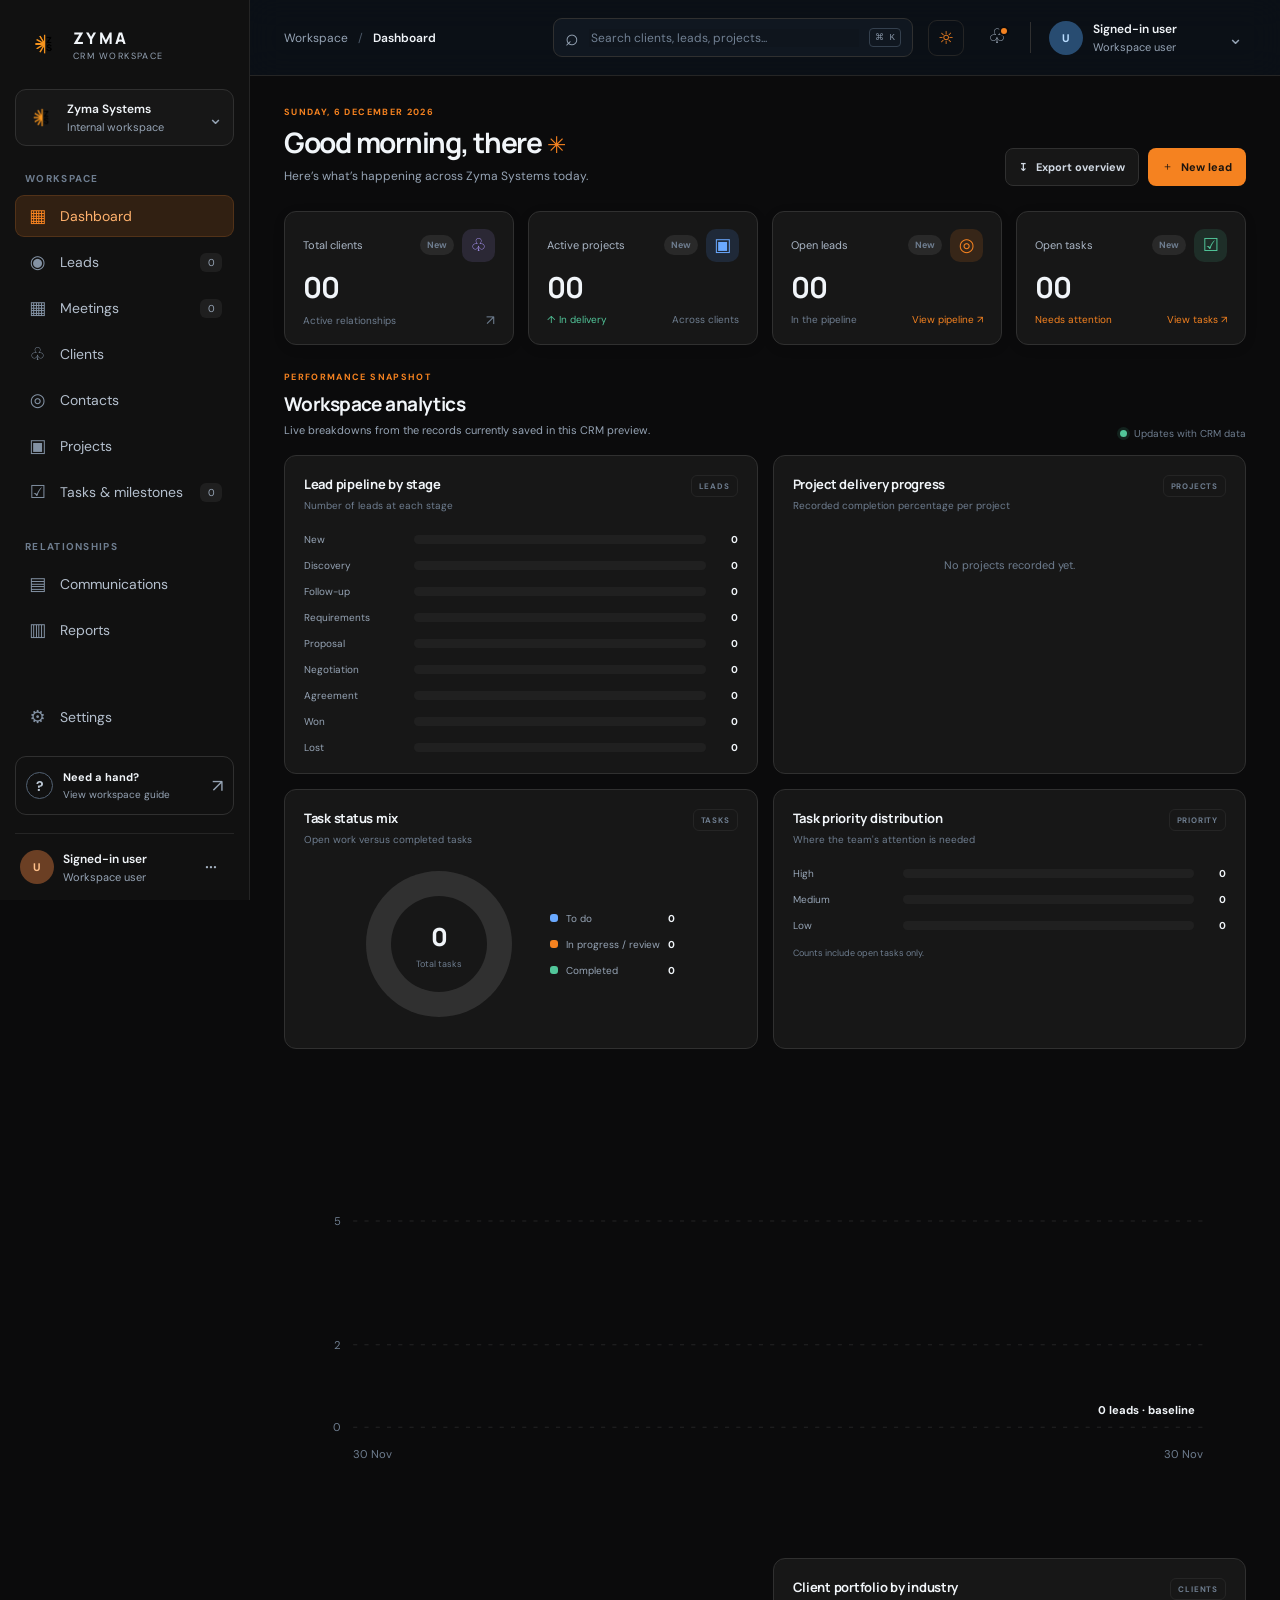
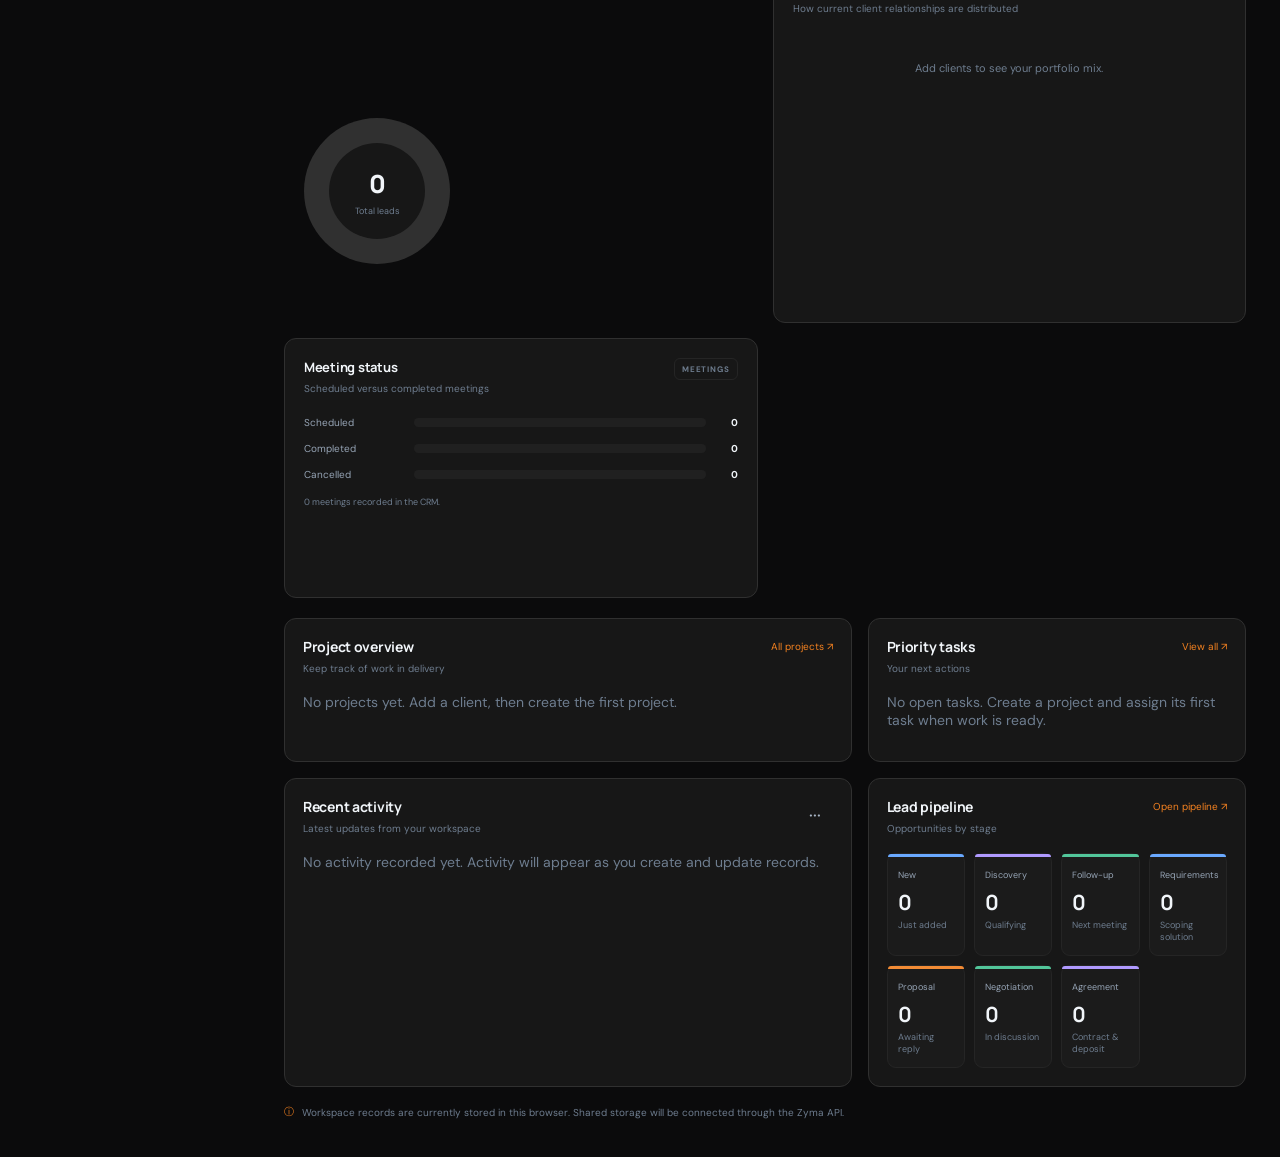
==== employees.html @ 0bfe2251 "Initial commit: Zyma CRM internal frontend application" ====
<!doctype html>
<html lang="en"><head><meta charset="utf-8"><meta name="viewport" content="width=device-width,initial-scale=1"><title>Employee access · Zyma CRM</title><link rel="icon" type="image/png" href="assets/zyma-symbol.png"><link rel="stylesheet" href="auth.css"></head>
<body class="admin-page">
<header class="admin-top"><a class="admin-brand" href="workspace.html"><img src="assets/zyma-symbol.png" alt=""><span>ZYMA <small>CRM WORKSPACE</small></span></a><div class="admin-top-right"><span id="admin-identity">Workspace administration</span><button id="sign-out" class="outline-btn" type="button">Sign out</button></div></header>
<main class="admin-main"><div class="page-heading"><div><span class="eyebrow">WORKSPACE ACCESS</span><h1>Employees</h1><p class="muted">Invite employees and manage their access to the Zyma CRM workspace.</p><p class="muted">Account invitations and activation will be connected through the shared Zyma API.</p></div><button id="open-add" class="primary-btn add-btn" type="button">＋ Add employee</button></div>
<div class="admin-stats"><article><span>Team members</span><strong id="employee-count">—</strong><small>Accounts in this workspace</small></article><article><span>Active access</span><strong id="active-count">—</strong><small>Enabled employee accounts</small></article><article><span>Pending invitations</span><strong id="pending-count">—</strong><small>Awaiting account setup</small></article></div>
<section class="employee-card"><div class="employee-card-head"><div><h2>Team directory</h2><p class="muted">Only the super admin can add or change employee access.</p></div><input id="employee-search" type="search" placeholder="Search employees…" aria-label="Search employees"></div><div class="table-wrap"><table><thead><tr><th>Employee</th><th>Role</th><th>Status</th><th>Last active</th><th>Actions</th></tr></thead><tbody id="employee-rows"><tr><td colspan="5" class="empty-cell">Connecting to the secure workspace…</td></tr></tbody></table></div><div class="auth-message table-message" id="employee-message" role="status" aria-live="polite"></div></section>
<p class="security-note"><strong>Integration status</strong> Employee records and invitations currently use this browser preview. Server-side authentication, role enforcement and email delivery will be connected through the shared API.</p></main>
<div class="modal-backdrop" id="employee-modal" hidden><section class="employee-modal" role="dialog" aria-modal="true" aria-labelledby="modal-title"><button class="modal-close" id="close-add" aria-label="Close dialog" type="button">×</button><span class="eyebrow">TEAM DIRECTORY</span><h2 id="modal-title">Add an employee</h2><p class="muted">They'll receive an invitation to set up their own account.</p><form id="employee-form"><div class="field-grid"><div class="field full"><label for="employee-name">Full name *</label><input id="employee-name" name="name" required autocomplete="name" placeholder="Employee full name"></div><div class="field full"><label for="employee-email">Work email *</label><input id="employee-email" name="email" required type="email" autocomplete="email" placeholder="name@zyma.co.za"></div><div class="field"><label for="employee-role">Role *</label><select id="employee-role" name="role" required><option value="employee">Employee</option><option value="sales">Sales & client relations</option><option value="project_manager">Project manager</option><option value="viewer">Read-only</option></select></div><div class="field"><label for="employee-status">Initial access</label><select id="employee-status" name="status"><option value="invited">Invite by email</option><option value="active">Create account pending invite</option></select></div></div><div id="employee-form-message" class="auth-message" role="status" aria-live="polite"></div><div class="modal-actions"><button class="outline-btn" id="cancel-add" type="button">Cancel</button><button class="primary-btn" type="submit" id="save-employee">Create invitation</button></div></form></section></div>
<script src="employees.js"></script></body></html>
---- auth.css ----
:root{--ink:#111827;--muted:#667085;--line:#e5e1dc;--paper:#fff;--canvas:#f5f4f1;--orange:#ff8617;--orange-dark:#d95d00;--soft-orange:#fff0e3;--green:#147d55;--shadow:0 24px 70px rgba(25,22,18,.09);font-family:Inter,ui-sans-serif,system-ui,-apple-system,BlinkMacSystemFont,"Segoe UI",sans-serif;color:var(--ink)}*{box-sizing:border-box}body{margin:0;background:var(--canvas);font-size:14px}button,input,select{font:inherit}button,a{-webkit-tap-highlight-color:transparent}a{color:var(--orange-dark);text-decoration:none}a:hover{text-decoration:underline}.auth-page{min-height:100vh;display:grid;place-items:center;padding:32px}.auth-shell{width:min(1120px,100%);min-height:680px;display:grid;grid-template-columns:1.03fr .97fr;background:var(--paper);border:1px solid var(--line);border-radius:24px;overflow:hidden;box-shadow:var(--shadow);animation:shell-in .65s cubic-bezier(.2,.75,.25,1) both}.auth-story{position:relative;display:flex;flex-direction:column;justify-content:space-between;padding:48px;background:#111318;color:#fff;isolation:isolate;overflow:hidden}.auth-story:before,.auth-story:after{content:"";position:absolute;z-index:-1;border-radius:50%;pointer-events:none}.auth-story:before{width:500px;height:500px;right:-220px;top:-160px;border:1px solid rgba(255,134,23,.25);box-shadow:0 0 0 42px rgba(255,134,23,.035),0 0 0 95px rgba(255,134,23,.025)}.auth-story:after{width:300px;height:300px;right:-90px;bottom:-160px;background:radial-gradient(circle,rgba(255,134,23,.22),transparent 70%)}.auth-full-logo{width:min(290px,90%);height:auto;object-fit:contain;object-position:left center}.story-copy{max-width:420px;margin:72px 0}.eyebrow{display:block;font-size:10px;font-weight:800;letter-spacing:.18em;color:var(--orange-dark);text-transform:uppercase;margin-bottom:13px}.auth-story .eyebrow{color:#ff9b36}.story-copy h1{font-size:clamp(32px,4vw,48px);line-height:1.08;letter-spacing:-.045em;margin:0 0 18px;font-weight:650}.story-copy p{max-width:370px;color:#c6c7cb;font-size:16px;line-height:1.75;margin:0}.story-foot{display:flex;flex-wrap:wrap;gap:10px;color:#c9c9ce;font-size:11px}.auth-panel{display:grid;place-items:center;padding:50px 54px}.auth-panel-inner{width:min(360px,100%);animation:content-in .7s .1s both}.auth-symbol{width:54px;height:54px;object-fit:contain;margin-bottom:35px}.auth-panel h2,.employee-modal h2{font-size:29px;letter-spacing:-.04em;line-height:1.15;margin:0 0 10px}.muted{color:var(--muted);line-height:1.65}.auth-panel .muted{margin:0 0 30px}.auth-panel form label,.field label{display:block;font-size:12px;font-weight:650;margin:0 0 8px}.auth-panel input,.field input,.field select,.employee-card-head input{width:100%;height:47px;border:1px solid #dcd6cf;border-radius:10px;background:#fff;padding:0 13px;color:var(--ink);outline:none;transition:border-color .2s,box-shadow .2s}.auth-panel input:focus,.field input:focus,.field select:focus,.employee-card-head input:focus{border-color:var(--orange);box-shadow:0 0 0 3px rgba(255,134,23,.13)}.auth-panel form>input{margin-bottom:21px}.label-row{display:flex;align-items:center;justify-content:space-between}.label-row a{font-size:11px;margin-bottom:8px}.password-wrap{position:relative}.password-wrap input{padding-right:60px}.show-password{position:absolute;right:8px;top:7px;height:33px;border:0;background:transparent;color:#667085;font-size:11px;font-weight:700;cursor:pointer}.primary-btn,.outline-btn{display:inline-flex;align-items:center;justify-content:center;gap:12px;min-height:45px;padding:0 17px;border-radius:10px;font-weight:700;cursor:pointer;transition:transform .18s,box-shadow .18s,background .18s}.primary-btn{border:1px solid var(--orange);background:var(--orange);color:#171717}.primary-btn:hover{background:#ff982f;box-shadow:0 8px 20px rgba(255,134,23,.2);transform:translateY(-1px)}.primary-btn:disabled{opacity:.6;cursor:wait;transform:none}.outline-btn{border:1px solid var(--line);background:#fff;color:var(--ink)}.outline-btn:hover{background:#faf8f5}.auth-panel .primary-btn{width:100%;margin-top:20px;justify-content:space-between;padding:0 16px}.auth-message{font-size:12px;line-height:1.5;margin-top:10px;color:var(--orange-dark);min-height:0}.auth-message:empty{display:none}.auth-message.success{color:var(--green)}.auth-help{margin:25px 0 0;color:var(--muted);font-size:12px;line-height:1.7}.auth-secure{display:flex;align-items:center;gap:8px;margin-top:30px;padding-top:18px;border-top:1px solid #efede9;color:#7b7b80;font-size:11px}.secure-dot{width:7px;height:7px;border-radius:50%;background:#2ca477;box-shadow:0 0 0 4px #e7f5ee}.admin-page{min-height:100vh}.admin-top{height:76px;background:#fff;border-bottom:1px solid var(--line);display:flex;align-items:center;justify-content:space-between;padding:0 clamp(20px,5vw,72px)}.admin-brand{display:flex;align-items:center;gap:11px;color:var(--ink);font-size:15px;font-weight:850;letter-spacing:.14em}.admin-brand img{width:38px;height:38px;object-fit:contain}.admin-brand small{display:block;font-size:9px;letter-spacing:.18em;font-weight:500;margin-top:4px}.admin-top-right{display:flex;align-items:center;gap:18px;color:var(--muted);font-size:12px}.admin-main{max-width:1280px;margin:0 auto;padding:48px 32px 70px}.page-heading{display:flex;align-items:flex-end;justify-content:space-between;gap:24px;margin-bottom:28px}.page-heading h1{font-size:38px;letter-spacing:-.05em;margin:0 0 8px}.page-heading p{margin:0}.add-btn{white-space:nowrap}.admin-stats{display:grid;grid-template-columns:repeat(3,minmax(0,1fr));gap:16px;margin-bottom:24px}.admin-stats article,.employee-card{background:#fff;border:1px solid var(--line);border-radius:16px;box-shadow:0 5px 20px rgba(25,22,18,.025)}.admin-stats article{padding:21px}.admin-stats article span,.admin-stats article small{display:block;color:var(--muted);font-size:12px}.admin-stats article strong{display:block;font-size:34px;letter-spacing:-.05em;margin:10px 0 5px}.employee-card{overflow:hidden}.employee-card-head{display:flex;align-items:center;justify-content:space-between;gap:20px;padding:22px 24px;border-bottom:1px solid var(--line)}.employee-card-head h2{margin:0 0 5px;font-size:17px}.employee-card-head p{margin:0;font-size:12px}.employee-card-head input{max-width:270px;height:42px}.table-wrap{overflow:auto}table{border-collapse:collapse;width:100%;text-align:left;min-width:700px}th{background:#faf9f7;color:#667085;font-size:10px;text-transform:uppercase;letter-spacing:.1em;font-weight:750}th,td{padding:15px 20px;border-bottom:1px solid #efede9}td{font-size:12px}tbody tr:last-child td{border-bottom:0}.employee-name{font-weight:750;font-size:13px}.employee-email{display:block;color:var(--muted);margin-top:4px;font-size:11px}.status-pill{display:inline-flex;border-radius:99px;padding:5px 9px;font-size:10px;font-weight:750;background:#eef7f1;color:#16764e}.status-pill.invited{background:#fff2e5;color:#b85a0b}.status-pill.disabled{background:#f1f1f1;color:#696969}.row-actions{display:flex;gap:7px}.row-actions button{border:1px solid var(--line);border-radius:7px;background:#fff;padding:6px 9px;font-size:11px;cursor:pointer}.row-actions button:hover{border-color:#ffb56e}.empty-cell{text-align:center;color:var(--muted);padding:34px}.table-message{padding:0 22px 15px}.security-note{margin-top:20px;border:1px solid #f1d7bd;border-radius:12px;background:#fff8f0;padding:15px 17px;color:#6d5a48;font-size:12px;line-height:1.6}.security-note strong{color:#8d4308;margin-right:6px}.modal-backdrop{position:fixed;inset:0;z-index:20;display:grid;place-items:center;padding:20px;background:rgba(17,19,24,.45);backdrop-filter:blur(5px)}.modal-backdrop[hidden]{display:none}.employee-modal{position:relative;width:min(560px,100%);background:#fff;border:1px solid var(--line);border-radius:20px;padding:30px;box-shadow:var(--shadow);animation:content-in .25s both}.modal-close{position:absolute;right:18px;top:14px;border:0;background:transparent;font-size:25px;cursor:pointer;color:var(--muted)}.employee-modal .muted{font-size:12px;margin:0 0 22px}.field-grid{display:grid;grid-template-columns:1fr 1fr;gap:17px}.field.full{grid-column:1/-1}.field input,.field select{height:44px}.modal-actions{display:flex;justify-content:flex-end;gap:10px;margin-top:24px;padding-top:18px;border-top:1px solid var(--line)}
@keyframes shell-in{from{opacity:0;transform:translateY(12px) scale(.99)}to{opacity:1;transform:translateY(0) scale(1)}}@keyframes content-in{from{opacity:0;transform:translateY(8px)}to{opacity:1;transform:translateY(0)}}@media(max-width:780px){.auth-page{padding:14px}.auth-shell{grid-template-columns:1fr;min-height:0}.auth-story{padding:25px;min-height:240px}.auth-full-logo{width:190px}.story-copy{margin:35px 0 20px}.story-copy h1{font-size:32px}.story-copy p{font-size:13px}.story-foot{font-size:10px}.auth-panel{padding:36px 25px}.auth-symbol{margin-bottom:22px}.admin-top{padding:0 18px}.admin-top-right>span{display:none}.admin-main{padding:30px 16px}.page-heading{align-items:flex-start;flex-direction:column}.page-heading h1{font-size:32px}.admin-stats{grid-template-columns:1fr;gap:10px}.admin-stats article{padding:16px}.admin-stats article strong{font-size:28px}.employee-card-head{align-items:flex-start;flex-direction:column;padding:18px}.employee-card-head input{max-width:none}.field-grid{grid-template-columns:1fr}.field.full{grid-column:auto}.employee-modal{padding:25px 20px}.admin-brand{font-size:13px}}@media(prefers-reduced-motion:reduce){*,*:before,*:after{animation-duration:.01ms!important;animation-iteration-count:1!important;scroll-behavior:auto!important;transition-duration:.01ms!important}}
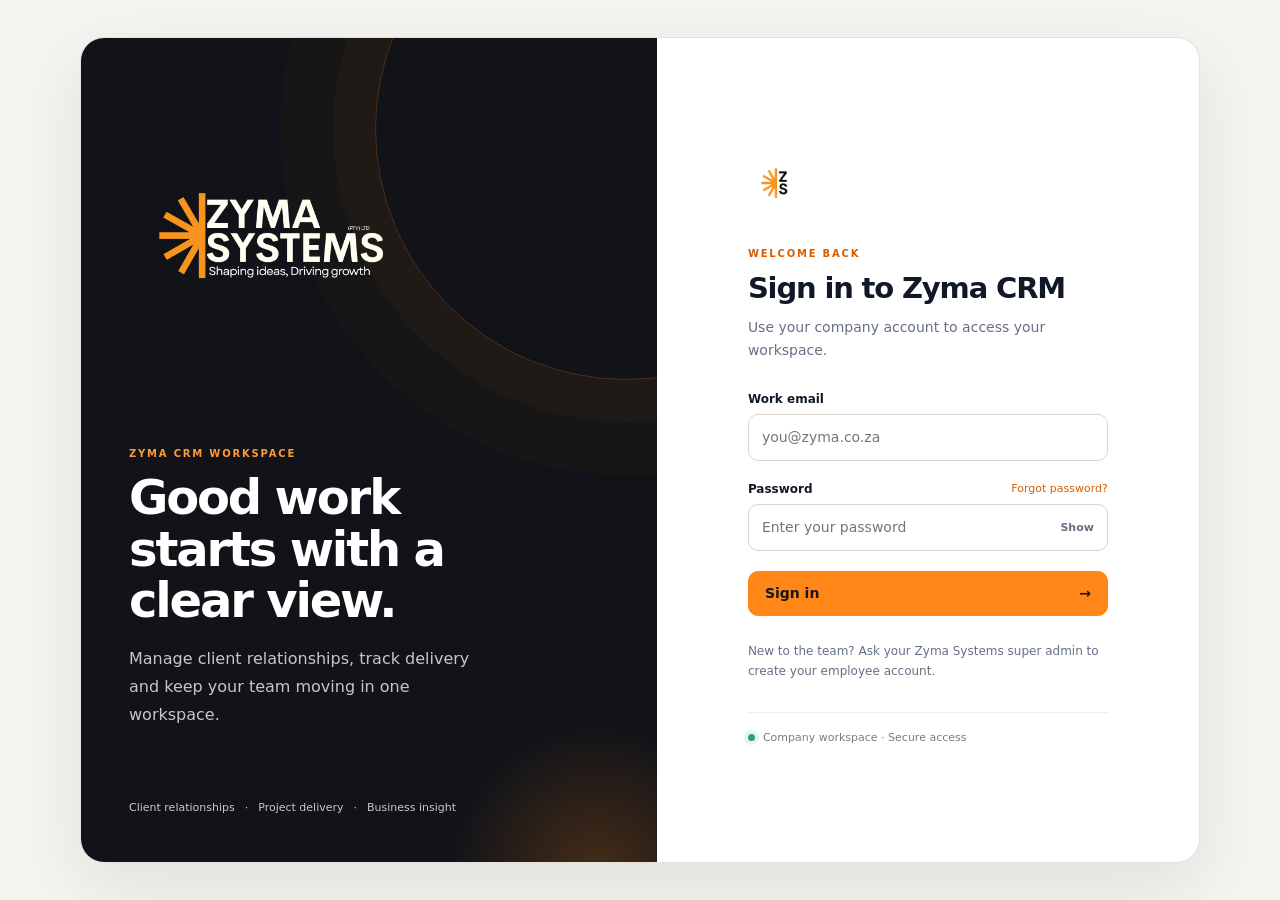
==== commit 534a3cba: "updated crm" ====
--- a/employees.html
+++ b/employees.html
@@ -7,4 +7,5 @@
 <section class="employee-card"><div class="employee-card-head"><div><h2>Team directory</h2><p class="muted">Only the super admin can add or change employee access.</p></div><input id="employee-search" type="search" placeholder="Search employees…" aria-label="Search employees"></div><div class="table-wrap"><table><thead><tr><th>Employee</th><th>Role</th><th>Status</th><th>Last active</th><th>Actions</th></tr></thead><tbody id="employee-rows"><tr><td colspan="5" class="empty-cell">Connecting to the secure workspace…</td></tr></tbody></table></div><div class="auth-message table-message" id="employee-message" role="status" aria-live="polite"></div></section>
 <p class="security-note"><strong>Integration status</strong> Employee records and invitations currently use this browser preview. Server-side authentication, role enforcement and email delivery will be connected through the shared API.</p></main>
 <div class="modal-backdrop" id="employee-modal" hidden><section class="employee-modal" role="dialog" aria-modal="true" aria-labelledby="modal-title"><button class="modal-close" id="close-add" aria-label="Close dialog" type="button">×</button><span class="eyebrow">TEAM DIRECTORY</span><h2 id="modal-title">Add an employee</h2><p class="muted">They'll receive an invitation to set up their own account.</p><form id="employee-form"><div class="field-grid"><div class="field full"><label for="employee-name">Full name *</label><input id="employee-name" name="name" required autocomplete="name" placeholder="Employee full name"></div><div class="field full"><label for="employee-email">Work email *</label><input id="employee-email" name="email" required type="email" autocomplete="email" placeholder="name@zyma.co.za"></div><div class="field"><label for="employee-role">Role *</label><select id="employee-role" name="role" required><option value="employee">Employee</option><option value="sales">Sales & client relations</option><option value="project_manager">Project manager</option><option value="viewer">Read-only</option></select></div><div class="field"><label for="employee-status">Initial access</label><select id="employee-status" name="status"><option value="invited">Invite by email</option><option value="active">Create account pending invite</option></select></div></div><div id="employee-form-message" class="auth-message" role="status" aria-live="polite"></div><div class="modal-actions"><button class="outline-btn" id="cancel-add" type="button">Cancel</button><button class="primary-btn" type="submit" id="save-employee">Create invitation</button></div></form></section></div>
-<script src="employees.js"></script></body></html>
+<script src="auth-session.js"></script>
+  <script src="employees.js"></script></body></html>
